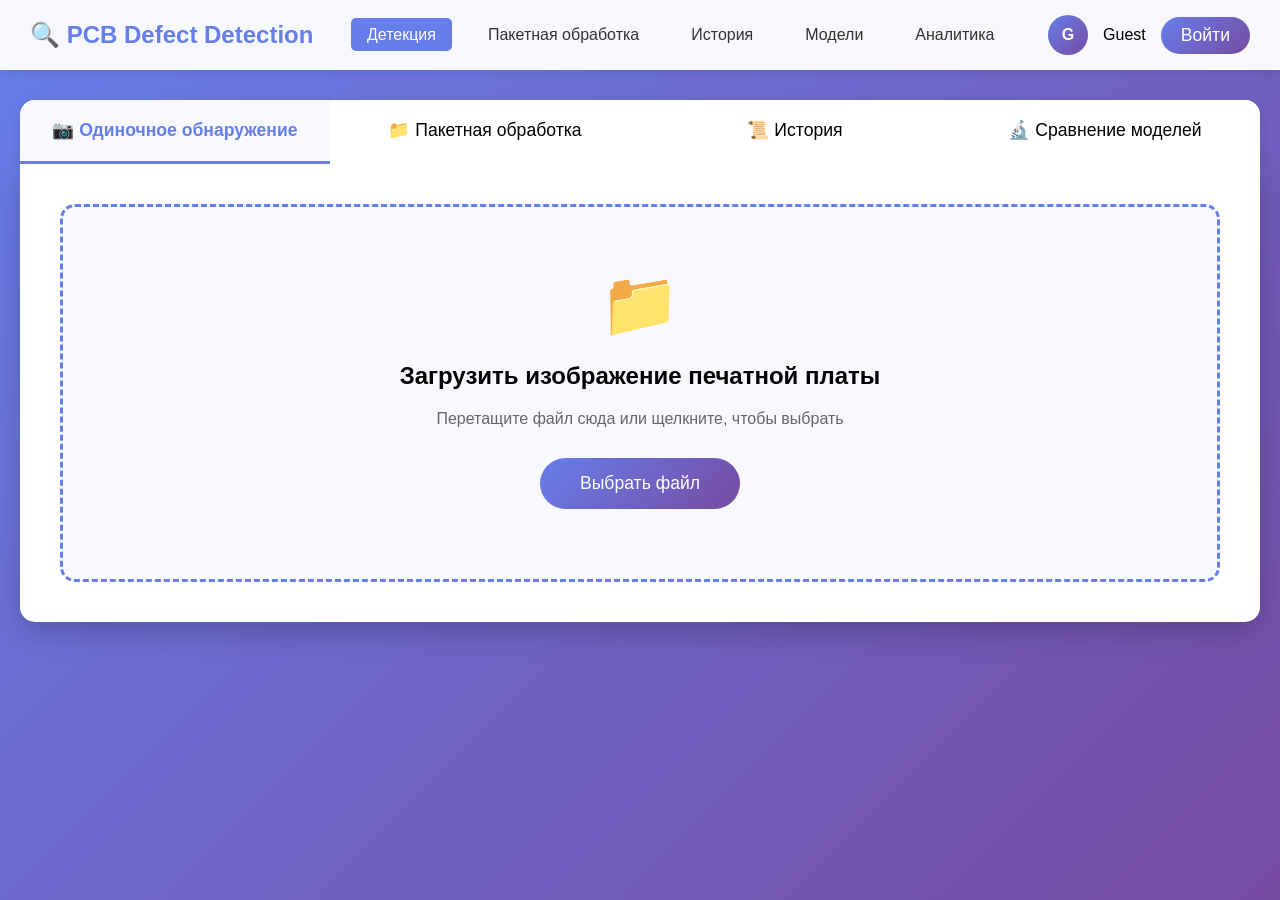
==== frontend/index.html @ 50c15987 "The main page has been translated, model comparison functionality has been added" ====
<!DOCTYPE html>
<html lang="ru">
<head>
    <meta charset="UTF-8">
    <meta name="viewport" content="width=device-width, initial-scale=1.0">
    <title>PCB Defect Detection System</title>
    <link rel="stylesheet" href="css/index_style.css">
</head>
<body>
    <!-- Navbar -->
    <div class="navbar">
        <div class="navbar-brand">🔍 PCB Defect Detection</div>
        <ul class="navbar-menu">
            <li><a href="#" class="active" onclick="switchPage('detection')">Детекция</a></li>
            <li><a href="#" onclick="switchPage('batch')">Пакетная обработка</a></li>
            <li><a href="#" onclick="switchPage('history')">История</a></li>
            <li><a href="#" onclick="switchPage('models')">Модели</a></li>
            <li><a href="#" onclick="switchPage('analytics')">Аналитика</a></li>
        </ul>
        <div class="user-menu">
            <div class="user-avatar" id="userAvatar">U</div>
            <span id="username">Guest</span>
            <button class="btn btn-secondary" onclick="logout()" id="logoutBtn" style="display: none; padding: 8px 20px; margin: 0;">Выйти</button>
            <button class="btn" onclick="showLoginForm()" id="loginBtn" style="padding: 8px 20px; margin: 0;">Войти</button>
        </div>
    </div>

    <div class="container">
        <!-- Login Form (скрыт по умолчанию) -->
        <div id="loginFormContainer" style="display: none;">
            <div class="login-form">
                <h2 style="text-align: center; color: #667eea; margin-bottom: 30px;">Авторизация</h2>
                <div id="loginAlert"></div>
                <form onsubmit="handleLogin(event)">
                    <div class="form-group">
                        <label>Имя пользователя</label>
                        <input type="text" id="loginUsername" required>
                    </div>
                    <div class="form-group">
                        <label>Пароль</label>
                        <input type="password" id="loginPassword" required>
                    </div>
                    <button type="submit" class="btn" style="width: 100%;">Войти</button>
                    <p style="text-align: center; margin-top: 15px;">
                        У вас нет учетной записи? 
                        <a href="#" onclick="showRegisterForm()" style="color: #667eea;">Зарегестрироваться</a>
                    </p>
                </form>
            </div>
        </div>

        <!-- Register Form (скрыт по умолчанию) -->
        <div id="registerFormContainer" style="display: none;">
            <div class="login-form">
                <h2 style="text-align: center; color: #667eea; margin-bottom: 30px;">Регистрация</h2>
                <div id="registerAlert"></div>
                <form onsubmit="handleRegister(event)">
                    <div class="form-group">
                        <label>Имя</label>
                        <input type="text" id="regUsername" required>
                    </div>
                    <div class="form-group">
                        <label>Email</label>
                        <input type="email" id="regEmail" required>
                    </div>
                    <div class="form-group">
                        <label>Полное имя</label>
                        <input type="text" id="regFullName" required>
                    </div>
                    <div class="form-group">
                        <label>Пароль</label>
                        <input type="password" id="regPassword" required>
                    </div>
                    <button type="submit" class="btn" style="width: 100%;">Зарегистроровать</button>
                    <p style="text-align: center; margin-top: 15px;">
                        Уже есть аккаунт? 
                        <a href="#" onclick="showLoginForm()" style="color: #667eea;">Войти</a>
                    </p>
                </form>
            </div>
        </div>

        <!-- Main Content -->
        <div id="mainContent">
            <!-- Tabs -->
            <div class="tabs">
                <button class="tab active" onclick="switchTab('single')">
                    📷 Одиночное обнаружение
                </button>
                <button class="tab" onclick="switchTab('batch')">
                    📁 Пакетная обработка
                </button>
                <button class="tab" onclick="switchTab('history')">
                    📜 История
                </button>
                <button class="tab" onclick="switchTab('compare')">
                    🔬 Сравнение моделей
                </button>
            </div>

            <!-- Tab 1: Single Detection -->
            <div id="tabSingle" class="tab-content active">
                <div class="upload-section" id="uploadSection">
                    <div class="upload-icon">📁</div>
                    <h2>Загрузить изображение печатной платы</h2>
                    <p style="margin: 20px 0; color: #666;">
                        Перетащите файл сюда или щелкните, чтобы выбрать
                    </p>
                    <input type="file" id="fileInput" class="file-input" accept="image/*">
                    <button class="btn" onclick="document.getElementById('fileInput').click()">
                        Выбрать файл
                    </button>
                </div>

                <div class="controls" style="display: none;" id="controls">
                    <div class="slider-container">
                        <label for="confidenceSlider">
                            Порог уверенности: <span id="confidenceValue">0.25</span>
                        </label>
                        <input type="range" id="confidenceSlider" class="slider" 
                               min="0" max="1" step="0.05" value="0.25">
                    </div>
                    <button class="btn" id="analyzeBtn">🔍 Анализировать</button>
                    <button class="btn btn-secondary" onclick="reset()">
                        🔄 Новая инспекция
                    </button>
                    <button class="btn btn-success" onclick="exportPDF()" id="exportBtn" style="display: none;">
                        📄 Экспорт PDF
                    </button>
                </div>

                <div class="loading" id="loading">
                    <div class="spinner"></div>
                    <h3>Анализ изображения...</h3>
                    <p>Это может занять несколько секунд</p>
                </div>

                <div class="preview-section" id="previewSection">
                    <div class="image-preview">
                        <h3>📷 Исходное изображение</h3>
                        <img id="originalImage" alt="Original">
                    </div>
                    <div class="image-preview">
                        <h3>✨ Результат анализа</h3>
                        <img id="resultImage" alt="Result">
                    </div>
                </div>

                <div class="results-section" id="resultsSection">
                    <h2 style="margin-bottom: 20px;">📊 Результаты проверки</h2>
                    
                    <div id="statusBadge"></div>
                    <div class="stats-grid" id="statsGrid"></div>
                    <h3 style="margin: 30px 0 15px;">🔎 Обнаруженные дефекты</h3>
                    <div id="defectsList"></div>
                </div>
            </div>

            <!-- Tab 2: Batch Processing -->
            <div id="tabBatch" class="tab-content">
                <h2>Пакетная обработка</h2>
                <p style="color: #666; margin-bottom: 20px;">Загрузите несколько изображений для обработки</p>

                <div class="upload-section" id="batchUploadSection">
                    <div class="upload-icon">📁</div>
                    <h3>Выбрать несколько изображений</h3>
                    <input type="file" id="batchFileInput" class="file-input" accept="image/*" multiple>
                    <button class="btn" onclick="document.getElementById('batchFileInput').click()">
                        Выбрать файлы
                    </button>
                </div>

                <div id="batchFilesContainer" style="display: none;">
                    <h3>Выбранные файлы (<span id="batchFileCount">0</span>)</h3>
                    <div class="batch-files-list" id="batchFilesList"></div>

                    <div style="margin-top: 20px;">
                        <button class="btn" onclick="processBatch()">
                            🚀 Обработать все
                        </button>
                        <button class="btn btn-secondary" onclick="clearBatchFiles()">
                            🗑️ Очистить все
                        </button>
                    </div>
                </div>

                <div id="batchProgress" style="display: none; margin-top: 30px;">
                    <h3>Прогресс обработки</h3>
                    <div style="background: #f8f9ff; padding: 20px; border-radius: 10px; margin-top: 15px;">
                        <div style="display: flex; justify-content: space-between; margin-bottom: 10px;">
                            <span>Прогресс:</span>
                            <span id="batchProgressText">0%</span>
                        </div>
                        <div style="width: 100%; height: 20px; background: #ddd; border-radius: 10px; overflow: hidden;">
                            <div id="batchProgressBar" style="width: 0%; height: 100%; background: linear-gradient(135deg, #667eea 0%, #764ba2 100%); transition: width 0.3s;"></div>
                        </div>
                    </div>
                </div>

                <div id="batchResults" style="display: none; margin-top: 30px;">
                    <h3>Результаты пакетной обработки</h3>
                    <div id="batchResultsContent"></div>
                </div>
            </div>

            <!-- Tab 3: History -->
            <div id="tabHistory" class="tab-content">
                <h2>История проверок</h2>
                <p style="color: #666; margin-bottom: 20px;">Просмотр прошлых проверок и результатов</p>

                <div style="margin-bottom: 20px;">
                    <button class="btn" onclick="loadHistory()">🔄 Обновить</button>
                    <button class="btn btn-success" onclick="exportHistoryCSV()">📊 Экспорт CSV</button>
                </div>

                <table class="history-table" id="historyTable">
                    <thead>
                        <tr>
                            <th>ID</th>
                            <th>Дата и время</th>
                            <th>Имя файла</th>
                            <th>Дефекты</th>
                            <th>Статус</th>
                            <th>Действия</th>
                        </tr>
                    </thead>
                    <tbody id="historyTableBody">
                        <tr>
                            <td colspan="6" style="text-align: center; padding: 40px;">
                                Загрузка истории...
                            </td>
                        </tr>
                    </tbody>
                </table>
            </div>

            <!-- Tab 4: Model Comparison -->
            <div id="tabCompare" class="tab-content">
                <h2>Сравнение моделей</h2>
                <p style="color: #666; margin-bottom: 20px;">Сравните результаты разных моделей</p>

                <div class="upload-section" id="compareUploadSection">
                    <div class="upload-icon">📷</div>
                    <h3>Загрузите изображение для сравнения</h3>
                    <input type="file" id="compareFileInput" class="file-input" accept="image/*">
                    <button class="btn" onclick="document.getElementById('compareFileInput').click()">
                        Выберите изображение
                    </button>
                </div>

                <div id="compareControls" style="display: none; margin-top: 20px;">
                    <button class="btn" onclick="compareModels()">
                        🔬 Сравнить модели
                    </button>
                </div>

                <div id="compareLoading" class="loading">
                    <div class="spinner"></div>
                    <h3>Сравнение моделей...</h3>
                </div>

                <div id="compareResults" style="display: none; margin-top: 30px;">
                    <h3>Результаты сравнения</h3>
                    <div class="comparison-container" id="comparisonContainer"></div>
                    
                    <div style="margin-top: 30px; padding: 20px; background: #f8f9ff; border-radius: 10px;">
                        <h4>Анализ соглашения</h4>
                        <div id="agreementAnalysis"></div>
                    </div>
                </div>
            </div>
        </div>
    </div>

    <script src="js/index_script.js"></script>
</body>
</html>
---- frontend/css/index_style.css ----
* {
    margin: 0;
    padding: 0;
    box-sizing: border-box;
}

body {
    font-family: -apple-system, BlinkMacSystemFont, 'Segoe UI', Roboto, Oxygen, Ubuntu, Cantarell, sans-serif;
    background: linear-gradient(135deg, #667eea 0%, #764ba2 100%);
    min-height: 100vh;
}

/* Навигация */
.navbar {
    background: rgba(255, 255, 255, 0.95);
    padding: 15px 30px;
    box-shadow: 0 2px 10px rgba(0,0,0,0.1);
    display: flex;
    justify-content: space-between;
    align-items: center;
}

.navbar-brand {
    font-size: 1.5em;
    font-weight: bold;
    color: #667eea;
}

.navbar-menu {
    display: flex;
    gap: 20px;
    list-style: none;
}

.navbar-menu a {
    text-decoration: none;
    color: #333;
    padding: 8px 16px;
    border-radius: 5px;
    transition: all 0.3s;
}

.navbar-menu a:hover,
.navbar-menu a.active {
    background: #667eea;
    color: white;
}

.user-menu {
    display: flex;
    align-items: center;
    gap: 15px;
}

.user-avatar {
    width: 40px;
    height: 40px;
    border-radius: 50%;
    background: linear-gradient(135deg, #667eea 0%, #764ba2 100%);
    display: flex;
    align-items: center;
    justify-content: center;
    color: white;
    font-weight: bold;
}

.container {
    max-width: 1400px;
    margin: 30px auto;
    padding: 0 20px;
}

/* Tabs */
.tabs {
    background: white;
    border-radius: 15px 15px 0 0;
    display: flex;
    overflow: hidden;
    box-shadow: 0 2px 10px rgba(0,0,0,0.1);
}

.tab {
    flex: 1;
    padding: 20px;
    text-align: center;
    cursor: pointer;
    border: none;
    background: white;
    font-size: 1.1em;
    transition: all 0.3s;
    border-bottom: 3px solid transparent;
}

.tab:hover {
    background: #f8f9ff;
}

.tab.active {
    background: #f8f9ff;
    border-bottom-color: #667eea;
    color: #667eea;
    font-weight: bold;
}

/* Content */
.tab-content {
    background: white;
    border-radius: 0 0 15px 15px;
    padding: 40px;
    box-shadow: 0 10px 30px rgba(0,0,0,0.2);
    display: none;
}

.tab-content.active {
    display: block;
}

/* Upload Section */
.upload-section {
    border: 3px dashed #667eea;
    border-radius: 15px;
    padding: 60px;
    text-align: center;
    background: #f8f9ff;
    transition: all 0.3s;
    cursor: pointer;
}

.upload-section:hover {
    border-color: #764ba2;
    background: #f0f2ff;
}

.upload-section.drag-over {
    border-color: #764ba2;
    background: #e8ebff;
    transform: scale(1.02);
}

.upload-icon {
    font-size: 4em;
    margin-bottom: 20px;
}

.file-input {
    display: none;
}

.btn {
    background: linear-gradient(135deg, #667eea 0%, #764ba2 100%);
    color: white;
    border: none;
    padding: 15px 40px;
    border-radius: 30px;
    font-size: 1.1em;
    cursor: pointer;
    transition: transform 0.2s;
    margin: 10px;
}

.btn:hover {
    transform: translateY(-2px);
    box-shadow: 0 10px 20px rgba(102, 126, 234, 0.4);
}

.btn:disabled {
    opacity: 0.5;
    cursor: not-allowed;
}

.btn-secondary {
    background: #6c757d;
}

.btn-success {
    background: linear-gradient(135deg, #28a745 0%, #20c997 100%);
}

.btn-danger {
    background: linear-gradient(135deg, #dc3545 0%, #c82333 100%);
}

/* Preview Section */
.preview-section {
    margin-top: 40px;
    display: none;
}

.preview-section.active {
    display: grid;
    grid-template-columns: 1fr 1fr;
    gap: 30px;
}

.image-preview {
    border-radius: 15px;
    overflow: hidden;
    box-shadow: 0 10px 30px rgba(0,0,0,0.2);
}

.image-preview img {
    width: 100%;
    height: auto;
    display: block;
}

.image-preview h3 {
    background: #f8f9ff;
    padding: 15px;
    color: #667eea;
}

/* Results Section */
.results-section {
    margin-top: 40px;
    display: none;
}

.results-section.active {
    display: block;
}

.status-badge {
    display: inline-block;
    padding: 8px 20px;
    border-radius: 20px;
    font-weight: bold;
    margin: 10px 0;
}

.status-passed {
    background: #d4edda;
    color: #155724;
}

.status-warning {
    background: #fff3cd;
    color: #856404;
}

.status-failed {
    background: #f8d7da;
    color: #721c24;
}

.defect-card {
    background: white;
    border-left: 4px solid #667eea;
    padding: 15px;
    margin: 10px 0;
    border-radius: 8px;
    box-shadow: 0 2px 10px rgba(0,0,0,0.1);
}

.defect-card.critical {
    border-left-color: #dc3545;
}

.defect-card.medium {
    border-left-color: #ffc107;
}

.defect-card.low {
    border-left-color: #28a745;
}

.stats-grid {
    display: grid;
    grid-template-columns: repeat(auto-fit, minmax(200px, 1fr));
    gap: 20px;
    margin: 20px 0;
}

.stat-card {
    background: linear-gradient(135deg, #667eea 0%, #764ba2 100%);
    color: white;
    padding: 25px;
    border-radius: 15px;
    text-align: center;
}

.stat-card h2 {
    font-size: 2.5em;
    margin-bottom: 10px;
}

.stat-card p {
    opacity: 0.9;
}

/* Loading */
.loading {
    display: none;
    text-align: center;
    padding: 40px;
}

.loading.active {
    display: block;
}

.spinner {
    border: 5px solid #f3f3f3;
    border-top: 5px solid #667eea;
    border-radius: 50%;
    width: 60px;
    height: 60px;
    animation: spin 1s linear infinite;
    margin: 0 auto 20px;
}

@keyframes spin {
    0% { transform: rotate(0deg); }
    100% { transform: rotate(360deg); }
}

/* Controls */
.controls {
    margin: 20px 0;
    padding: 20px;
    background: #f8f9ff;
    border-radius: 10px;
}

.slider-container {
    margin: 15px 0;
}

.slider-container label {
    display: block;
    margin-bottom: 8px;
    color: #667eea;
    font-weight: bold;
}

.slider {
    width: 100%;
    height: 8px;
    border-radius: 5px;
    background: #ddd;
    outline: none;
    -webkit-appearance: none;
}

.slider::-webkit-slider-thumb {
    -webkit-appearance: none;
    appearance: none;
    width: 20px;
    height: 20px;
    border-radius: 50%;
    background: #667eea;
    cursor: pointer;
}

/* History Table */
.history-table {
    width: 100%;
    border-collapse: collapse;
    margin-top: 20px;
}

.history-table th,
.history-table td {
    padding: 15px;
    text-align: left;
    border-bottom: 1px solid #dee2e6;
}

.history-table th {
    background: #f8f9ff;
    color: #667eea;
    font-weight: bold;
}

.history-table tr:hover {
    background: #f8f9ff;
}

/* Batch Upload */
.batch-files-list {
    margin-top: 20px;
    max-height: 300px;
    overflow-y: auto;
}

.batch-file-item {
    display: flex;
    justify-content: space-between;
    align-items: center;
    padding: 10px;
    background: #f8f9ff;
    border-radius: 8px;
    margin-bottom: 8px;
}

.batch-file-item .file-name {
    font-weight: 500;
}

.batch-file-item .file-size {
    color: #666;
    font-size: 0.9em;
}

.remove-file-btn {
    background: #dc3545;
    color: white;
    border: none;
    padding: 5px 15px;
    border-radius: 5px;
    cursor: pointer;
}

/* Model Comparison */
.comparison-container {
    display: grid;
    grid-template-columns: repeat(auto-fit, minmax(300px, 1fr));
    gap: 20px;
    margin-top: 20px;
}

.model-result {
    background: #f8f9ff;
    padding: 20px;
    border-radius: 10px;
    border: 2px solid #667eea;
}

.model-result h4 {
    color: #667eea;
    margin-bottom: 15px;
}

/* Login Form */
.login-form {
    max-width: 400px;
    margin: 50px auto;
    background: white;
    padding: 40px;
    border-radius: 15px;
    box-shadow: 0 10px 30px rgba(0,0,0,0.2);
}

.form-group {
    margin-bottom: 20px;
}

.form-group label {
    display: block;
    margin-bottom: 8px;
    color: #667eea;
    font-weight: bold;
}

.form-group input {
    width: 100%;
    padding: 12px;
    border: 2px solid #ddd;
    border-radius: 8px;
    font-size: 1em;
    transition: border-color 0.3s;
}

.form-group input:focus {
    outline: none;
    border-color: #667eea;
}

.alert {
    padding: 15px;
    border-radius: 8px;
    margin-bottom: 20px;
}

.alert-success {
    background: #d4edda;
    color: #155724;
    border: 1px solid #c3e6cb;
}

.alert-error {
    background: #f8d7da;
    color: #721c24;
    border: 1px solid #f5c6cb;
}

.alert-info {
    background: #d1ecf1;
    color: #0c5460;
    border: 1px solid #bee5eb;
}
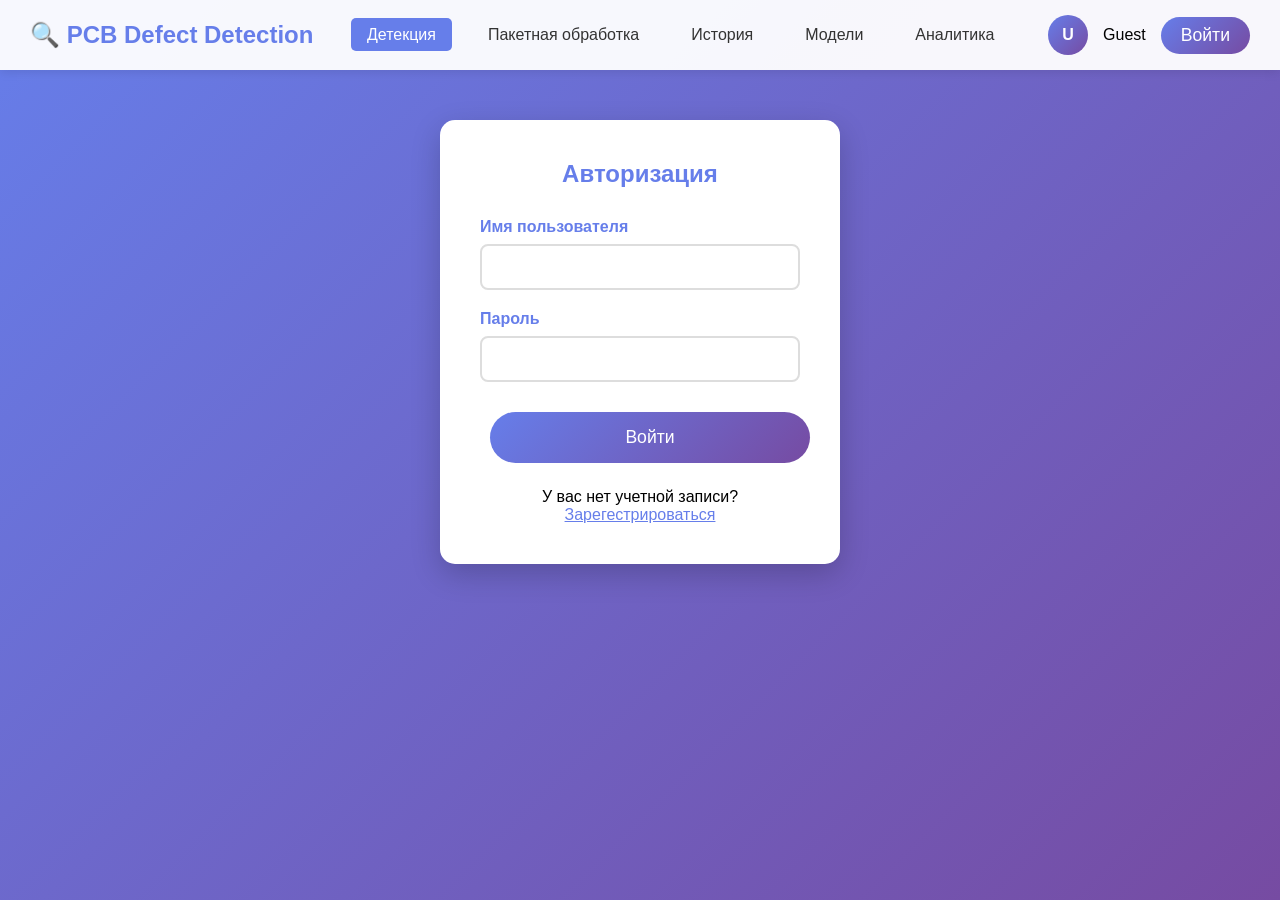
==== commit 25158d8d: "Authentication updated, guest account deleted, variables moved to environment file" ====
--- a/frontend/index.html
+++ b/frontend/index.html
@@ -5,6 +5,21 @@
     <meta name="viewport" content="width=device-width, initial-scale=1.0">
     <title>PCB Defect Detection System</title>
     <link rel="stylesheet" href="css/index_style.css">
+    
+    <!-- Environment Configuration -->
+    <script>
+        // Default configuration - override in env-config.js if needed
+        window.ENV_CONFIG = {
+            API_URL: 'http://localhost:8000',
+            DEFAULT_CONFIDENCE: '0.25',
+            DEFAULT_IMAGE_SIZE: '1024',
+            MAX_BATCH_SIZE: '20',
+            MAX_FILE_SIZE_MB: '50',
+            ALLOWED_IMAGE_TYPES: 'image/jpeg,image/png,image/webp',
+            TOKEN_EXPIRE_MINUTES: '1440',
+            HEALTH_CHECK_ENABLED: 'true'
+        };
+    </script>
 </head>
 <body>
     <!-- Navbar -->
@@ -272,6 +287,22 @@
         </div>
     </div>
 
+    <!-- Inspection Detail Modal -->
+    <div id="inspectionModal" class="modal">
+        <div class="modal-content">
+            <div class="modal-header">
+                <h3>📋 Детали инспекции</h3>
+                <span class="modal-close" onclick="closeInspectionModal()">&times;</span>
+            </div>
+            <div class="modal-body" id="inspectionModalBody">
+                <div style="text-align: center; padding: 40px;">
+                    <div class="spinner"></div>
+                    <p>Загрузка...</p>
+                </div>
+            </div>
+        </div>
+    </div>
+
     <script src="js/index_script.js"></script>
 </body>
 </html>
--- a/frontend/css/index_style.css
+++ b/frontend/css/index_style.css
@@ -488,4 +488,151 @@
     background: #d1ecf1;
     color: #0c5460;
     border: 1px solid #bee5eb;
+}
+
+/* Modal */
+.modal {
+    display: none;
+    position: fixed;
+    z-index: 1000;
+    left: 0;
+    top: 0;
+    width: 100%;
+    height: 100%;
+    background-color: rgba(0, 0, 0, 0.5);
+    overflow-y: auto;
+}
+
+.modal-content {
+    background: white;
+    margin: 5% auto;
+    border-radius: 15px;
+    width: 80%;
+    max-width: 900px;
+    box-shadow: 0 10px 40px rgba(0, 0, 0, 0.3);
+    animation: modalFadeIn 0.3s;
+}
+
+@keyframes modalFadeIn {
+    from { opacity: 0; transform: translateY(-30px); }
+    to { opacity: 1; transform: translateY(0); }
+}
+
+.modal-header {
+    display: flex;
+    justify-content: space-between;
+    align-items: center;
+    padding: 20px 30px;
+    border-bottom: 1px solid #dee2e6;
+    background: #f8f9ff;
+    border-radius: 15px 15px 0 0;
+}
+
+.modal-header h3 {
+    color: #667eea;
+    margin: 0;
+}
+
+.modal-close {
+    font-size: 28px;
+    font-weight: bold;
+    color: #aaa;
+    cursor: pointer;
+    transition: color 0.2s;
+}
+
+.modal-close:hover {
+    color: #333;
+}
+
+.modal-body {
+    padding: 30px;
+    max-height: 70vh;
+    overflow-y: auto;
+}
+
+.inspection-detail-header {
+    display: flex;
+    justify-content: space-between;
+    align-items: center;
+    margin-bottom: 20px;
+    flex-wrap: wrap;
+    gap: 10px;
+}
+
+.inspection-meta {
+    display: grid;
+    grid-template-columns: repeat(auto-fit, minmax(180px, 1fr));
+    gap: 15px;
+    margin-bottom: 20px;
+}
+
+.meta-item {
+    background: #f8f9ff;
+    padding: 12px;
+    border-radius: 8px;
+}
+
+.meta-item label {
+    display: block;
+    font-size: 0.85em;
+    color: #666;
+    margin-bottom: 4px;
+}
+
+.meta-item span {
+    font-weight: bold;
+    color: #333;
+}
+
+.inspection-images {
+    display: grid;
+    grid-template-columns: 1fr 1fr;
+    gap: 20px;
+    margin-bottom: 20px;
+}
+
+.inspection-images img {
+    width: 100%;
+    border-radius: 10px;
+    box-shadow: 0 4px 15px rgba(0, 0, 0, 0.1);
+}
+
+.inspection-defects {
+    margin-top: 20px;
+}
+
+.inspection-defects h4 {
+    color: #667eea;
+    margin-bottom: 15px;
+}
+
+@media (max-width: 768px) {
+    .modal-content {
+        width: 95%;
+        margin: 10% auto;
+    }
+
+    .inspection-images {
+        grid-template-columns: 1fr;
+    }
+
+    .inspection-meta {
+        grid-template-columns: 1fr 1fr;
+    }
+}
+
+.severity-critical {
+    color: #dc3545;
+    font-weight: bold;
+}
+
+.severity-medium {
+    color: #ffc107;
+    font-weight: bold;
+}
+
+.severity-low {
+    color: #28a745;
+    font-weight: bold;
 }
